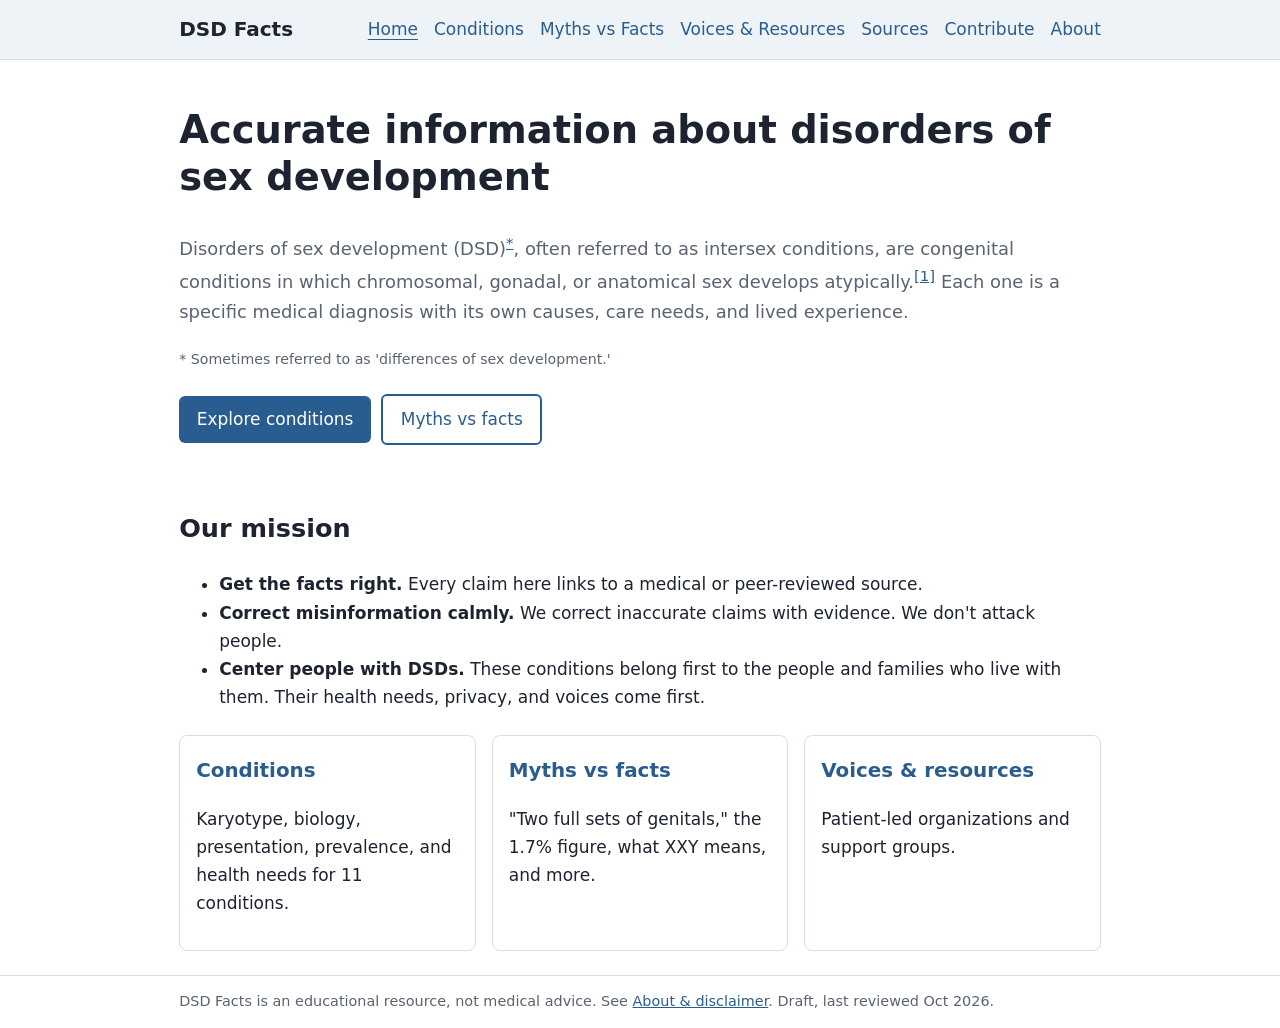
==== index.html @ cd8e7758 "Use DSD terminology, add Contribute forms, soften 2016 paraphrase" ====
<!doctype html><html lang="en"><head><meta charset="utf-8"><meta name="viewport" content="width=device-width,initial-scale=1">
<title>Home | DSD Facts</title><meta name="description" content="Evidence-based information about disorders of sex development (DSD).">
<link rel="stylesheet" href="style.css"></head><body><a class="skip" href="#main">Skip to content</a>
<header><div class="wrap"><a class="brand" href="index.html">DSD Facts</a><nav aria-label="Main"><ul><li><a href="index.html" aria-current="page">Home</a></li><li><a href="conditions.html">Conditions</a></li><li><a href="myths.html">Myths vs Facts</a></li><li><a href="voices.html">Voices &amp; Resources</a></li><li><a href="sources.html">Sources</a></li><li><a href="contribute.html">Contribute</a></li><li><a href="about.html">About</a></li></ul></nav></div></header>
<main id="main" class="wrap"><section class="hero"><h1>Accurate information about disorders of sex development</h1>
<p class="lead">Disorders of sex development (DSD)<sup><a href="about.html#terms" aria-label="Terminology note">*</a></sup>, often referred to as intersex conditions, are congenital conditions in which chromosomal, gonadal, or anatomical sex develops atypically.<sup><a href="sources.html#lee2006">[1]</a></sup> Each one is a specific medical diagnosis with its own causes, care needs, and lived experience.</p><p class="fn"><small>* Sometimes referred to as 'differences of sex development.'</small></p>
<p><a class="btn" href="conditions.html">Explore conditions</a> <a class="btn alt" href="myths.html">Myths vs facts</a></p></section>
<h2>Our mission</h2><ul>
<li><strong>Get the facts right.</strong> Every claim here links to a medical or peer-reviewed source.</li>
<li><strong>Correct misinformation calmly.</strong> We correct inaccurate claims with evidence. We don't attack people.</li>
<li><strong>Center people with DSDs.</strong> These conditions belong first to the people and families who live with them. Their health needs, privacy, and voices come first.</li></ul>
<div class="cards">
<a class="card" href="conditions.html"><h3>Conditions</h3><p>Karyotype, biology, presentation, prevalence, and health needs for 11 conditions.</p></a>
<a class="card" href="myths.html"><h3>Myths vs facts</h3><p>"Two full sets of genitals," the 1.7% figure, what XXY means, and more.</p></a>
<a class="card" href="voices.html"><h3>Voices &amp; resources</h3><p>Patient-led organizations and support groups.</p></a></div></main>
<footer><div class="wrap"><p>DSD Facts is an educational resource, not medical advice. See <a href="about.html">About &amp; disclaimer</a>. Draft, last reviewed Oct 2026.</p></div></footer></body></html>
---- style.css ----
:root{--bg:#fff;--fg:#1d2330;--mut:#5a6372;--acc:#2a5d8f;--soft:#eef3f8;--bd:#d8dee6}
*{box-sizing:border-box}body{margin:0;font:17px/1.65 system-ui,-apple-system,Segoe UI,Roboto,sans-serif;color:var(--fg);background:var(--bg)}
.wrap{max-width:960px;margin:0 auto;padding:0 1.2rem}a{color:var(--acc)}
.skip{position:absolute;left:-999px}.skip:focus{left:1rem;top:1rem;background:#fff;padding:.5rem;z-index:9}
header{border-bottom:1px solid var(--bd);background:var(--soft)}header .wrap{display:flex;flex-wrap:wrap;align-items:center;justify-content:space-between;gap:.5rem;padding:.8rem 1.2rem}
.brand{font-weight:700;font-size:1.25rem;text-decoration:none;color:var(--fg)}nav ul{list-style:none;display:flex;flex-wrap:wrap;gap:.2rem 1rem;margin:0;padding:0}
nav a{text-decoration:none;font-weight:500}nav a[aria-current]{text-decoration:underline;text-underline-offset:4px}
main{padding:2rem 1.2rem 3rem}.hero{padding:1rem 0 1.5rem}h1{line-height:1.2;font-size:clamp(1.7rem,4vw,2.4rem)}.lead{font-size:1.12rem;color:var(--mut)}
.btn{display:inline-block;background:var(--acc);color:#fff;padding:.6rem 1.1rem;border-radius:6px;text-decoration:none;margin:.3rem .3rem 0 0}.btn.alt{background:#fff;color:var(--acc);border:2px solid var(--acc)}
.cards{display:grid;grid-template-columns:repeat(auto-fit,minmax(220px,1fr));gap:1rem;margin:1.5rem 0}.card{border:1px solid var(--bd);border-radius:8px;padding:1rem;text-decoration:none;color:var(--fg)}.card:hover,.card:focus{border-color:var(--acc)}.card h3{margin:.2rem 0;color:var(--acc)}
.cond,.myth{border:1px solid var(--bd);border-radius:8px;padding:1rem 1.2rem;margin:1.2rem 0}.cond h2,.myth h2{margin-top:.2rem;font-size:1.3rem}
dl{display:grid;grid-template-columns:11rem 1fr;gap:.4rem 1rem}dt{font-weight:600}dd{margin:0}@media(max-width:600px){dl{grid-template-columns:1fr}dd{margin-bottom:.5rem}}
.toc ul{columns:2;padding-left:1.2rem}@media(max-width:600px){.toc ul{columns:1}}.bib li{margin:.5rem 0;word-break:break-word}
.note{background:#fff8e6;border-left:4px solid #d9a400;padding:1rem}footer{border-top:1px solid var(--bd);color:var(--mut);font-size:.9rem}
a:focus-visible{outline:3px solid #f2a900;outline-offset:2px}
.formbox{border:1px solid var(--bd);border-radius:8px;padding:1rem 1.2rem;margin:1.5rem 0}
form label{display:block;font-weight:600;margin:.8rem 0}form input:not([type=file]),form textarea{display:block;width:100%;font:inherit;padding:.5rem;border:1px solid #9aa5b1;border-radius:6px;margin-top:.3rem;font-weight:400}
.hp{position:absolute;left:-9999px}.fn{color:var(--mut)}
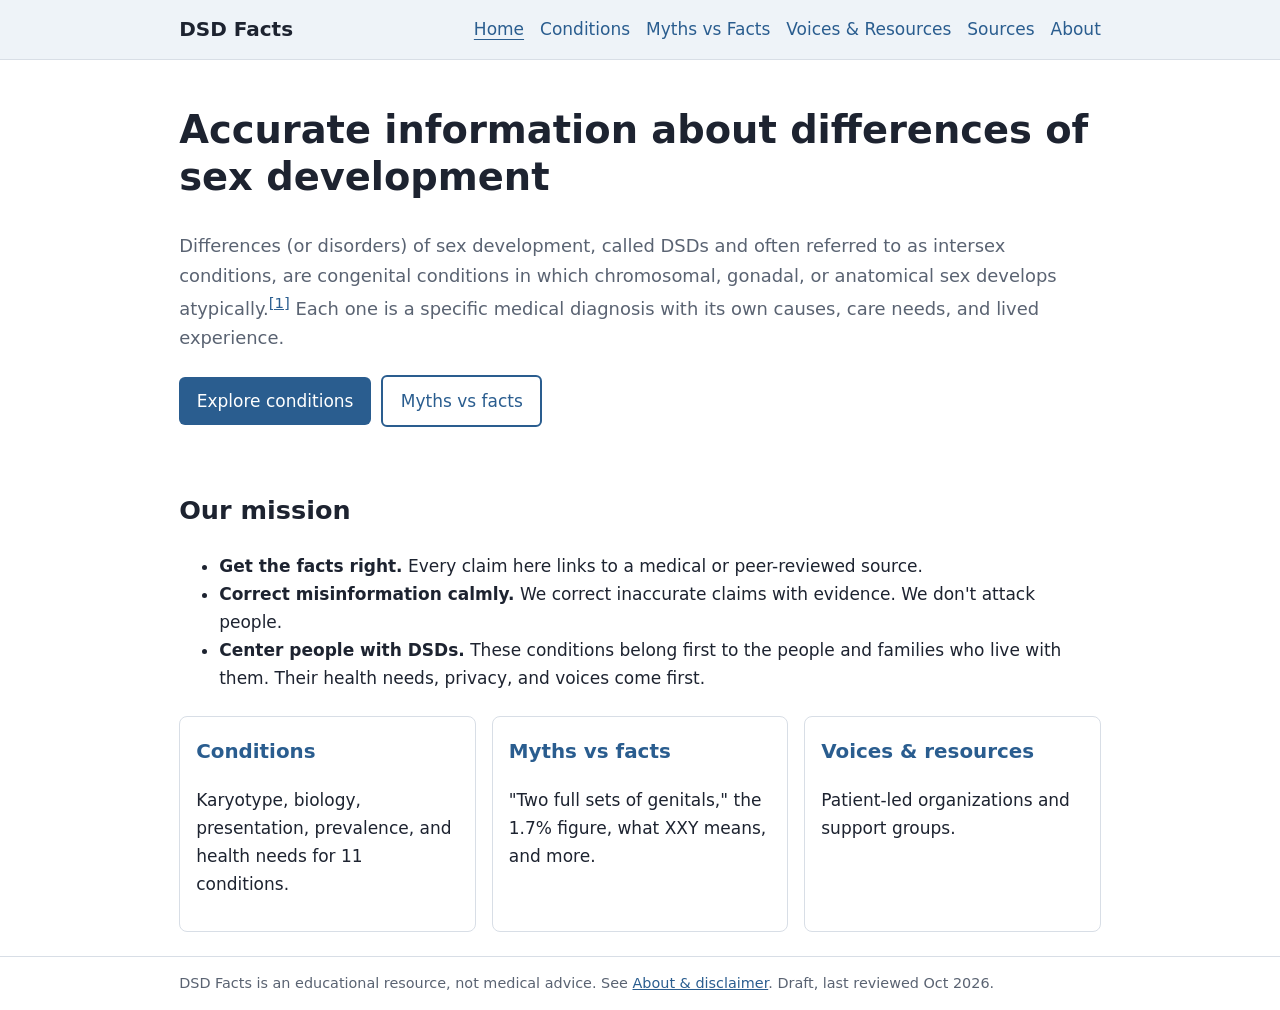
==== commit 91f2be58: "Initial draft of DSD Facts site" ====
--- a/index.html
+++ b/index.html
@@ -1,9 +1,9 @@
 <!doctype html><html lang="en"><head><meta charset="utf-8"><meta name="viewport" content="width=device-width,initial-scale=1">
-<title>Home | DSD Facts</title><meta name="description" content="Evidence-based information about disorders of sex development (DSD).">
+<title>Home | DSD Facts</title><meta name="description" content="Evidence-based information about differences of sex development (DSD).">
 <link rel="stylesheet" href="style.css"></head><body><a class="skip" href="#main">Skip to content</a>
-<header><div class="wrap"><a class="brand" href="index.html">DSD Facts</a><nav aria-label="Main"><ul><li><a href="index.html" aria-current="page">Home</a></li><li><a href="conditions.html">Conditions</a></li><li><a href="myths.html">Myths vs Facts</a></li><li><a href="voices.html">Voices &amp; Resources</a></li><li><a href="sources.html">Sources</a></li><li><a href="contribute.html">Contribute</a></li><li><a href="about.html">About</a></li></ul></nav></div></header>
-<main id="main" class="wrap"><section class="hero"><h1>Accurate information about disorders of sex development</h1>
-<p class="lead">Disorders of sex development (DSD)<sup><a href="about.html#terms" aria-label="Terminology note">*</a></sup>, often referred to as intersex conditions, are congenital conditions in which chromosomal, gonadal, or anatomical sex develops atypically.<sup><a href="sources.html#lee2006">[1]</a></sup> Each one is a specific medical diagnosis with its own causes, care needs, and lived experience.</p><p class="fn"><small>* Sometimes referred to as 'differences of sex development.'</small></p>
+<header><div class="wrap"><a class="brand" href="index.html">DSD Facts</a><nav aria-label="Main"><ul><li><a href="index.html" aria-current="page">Home</a></li><li><a href="conditions.html">Conditions</a></li><li><a href="myths.html">Myths vs Facts</a></li><li><a href="voices.html">Voices &amp; Resources</a></li><li><a href="sources.html">Sources</a></li><li><a href="about.html">About</a></li></ul></nav></div></header>
+<main id="main" class="wrap"><section class="hero"><h1>Accurate information about differences of sex development</h1>
+<p class="lead">Differences (or disorders) of sex development, called DSDs and often referred to as intersex conditions, are congenital conditions in which chromosomal, gonadal, or anatomical sex develops atypically.<sup><a href="sources.html#lee2006">[1]</a></sup> Each one is a specific medical diagnosis with its own causes, care needs, and lived experience.</p>
 <p><a class="btn" href="conditions.html">Explore conditions</a> <a class="btn alt" href="myths.html">Myths vs facts</a></p></section>
 <h2>Our mission</h2><ul>
 <li><strong>Get the facts right.</strong> Every claim here links to a medical or peer-reviewed source.</li>
--- a/style.css
+++ b/style.css
@@ -13,6 +13,3 @@
 .toc ul{columns:2;padding-left:1.2rem}@media(max-width:600px){.toc ul{columns:1}}.bib li{margin:.5rem 0;word-break:break-word}
 .note{background:#fff8e6;border-left:4px solid #d9a400;padding:1rem}footer{border-top:1px solid var(--bd);color:var(--mut);font-size:.9rem}
 a:focus-visible{outline:3px solid #f2a900;outline-offset:2px}
-.formbox{border:1px solid var(--bd);border-radius:8px;padding:1rem 1.2rem;margin:1.5rem 0}
-form label{display:block;font-weight:600;margin:.8rem 0}form input:not([type=file]),form textarea{display:block;width:100%;font:inherit;padding:.5rem;border:1px solid #9aa5b1;border-radius:6px;margin-top:.3rem;font-weight:400}
-.hp{position:absolute;left:-9999px}.fn{color:var(--mut)}
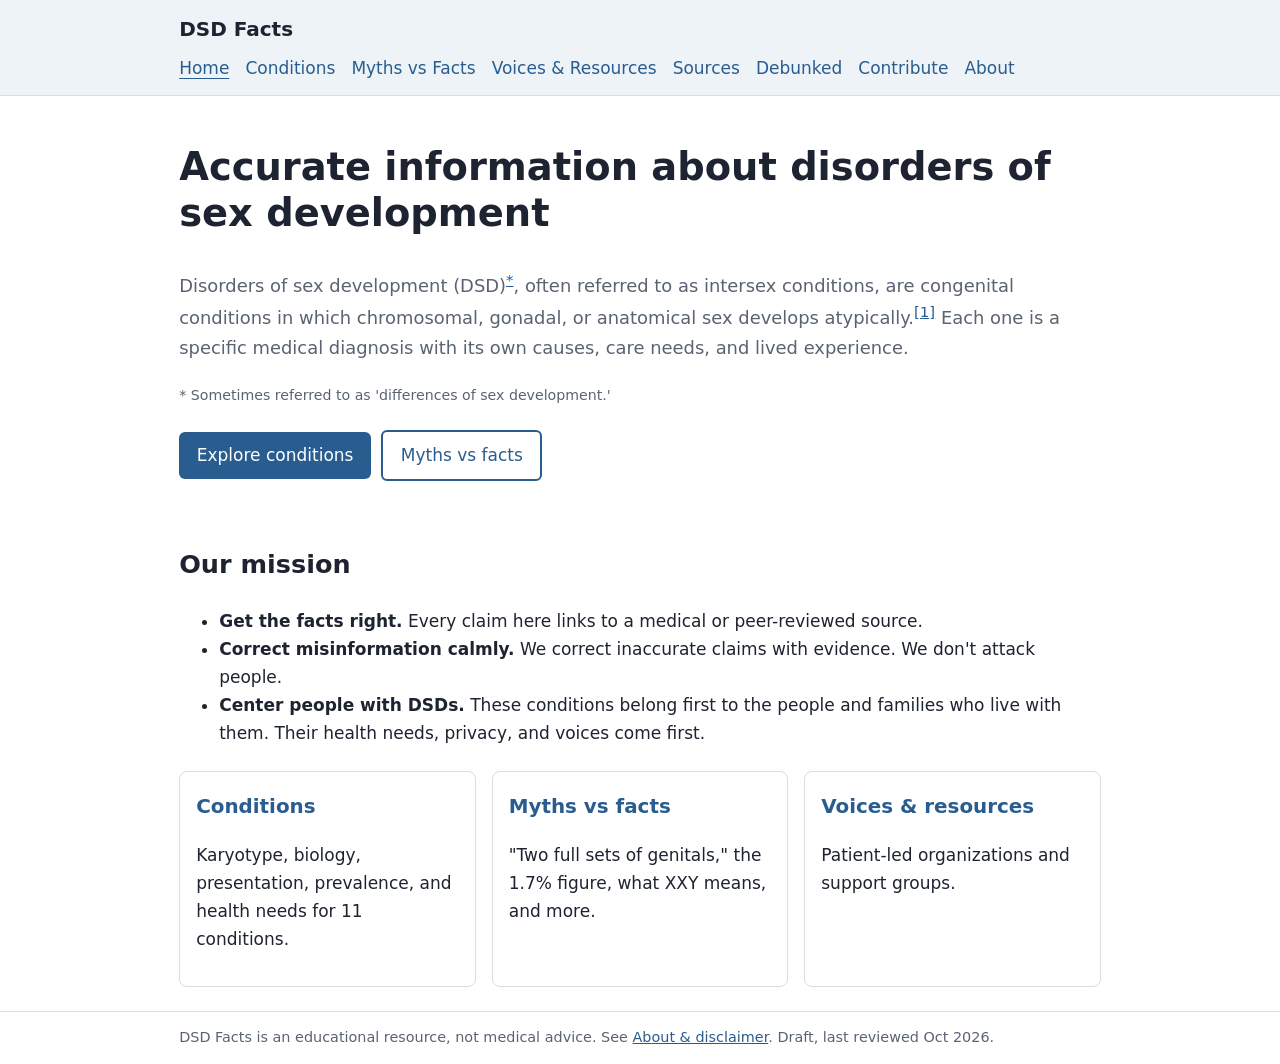
==== commit 9a61abcd: "Add Debunked page (empty), screenshot-focused upload label, redaction and entry tools" ====
--- a/index.html
+++ b/index.html
@@ -1,9 +1,9 @@
 <!doctype html><html lang="en"><head><meta charset="utf-8"><meta name="viewport" content="width=device-width,initial-scale=1">
-<title>Home | DSD Facts</title><meta name="description" content="Evidence-based information about differences of sex development (DSD).">
+<title>Home | DSD Facts</title><meta name="description" content="Evidence-based information about disorders of sex development (DSD).">
 <link rel="stylesheet" href="style.css"></head><body><a class="skip" href="#main">Skip to content</a>
-<header><div class="wrap"><a class="brand" href="index.html">DSD Facts</a><nav aria-label="Main"><ul><li><a href="index.html" aria-current="page">Home</a></li><li><a href="conditions.html">Conditions</a></li><li><a href="myths.html">Myths vs Facts</a></li><li><a href="voices.html">Voices &amp; Resources</a></li><li><a href="sources.html">Sources</a></li><li><a href="about.html">About</a></li></ul></nav></div></header>
-<main id="main" class="wrap"><section class="hero"><h1>Accurate information about differences of sex development</h1>
-<p class="lead">Differences (or disorders) of sex development, called DSDs and often referred to as intersex conditions, are congenital conditions in which chromosomal, gonadal, or anatomical sex develops atypically.<sup><a href="sources.html#lee2006">[1]</a></sup> Each one is a specific medical diagnosis with its own causes, care needs, and lived experience.</p>
+<header><div class="wrap"><a class="brand" href="index.html">DSD Facts</a><nav aria-label="Main"><ul><li><a href="index.html" aria-current="page">Home</a></li><li><a href="conditions.html">Conditions</a></li><li><a href="myths.html">Myths vs Facts</a></li><li><a href="voices.html">Voices &amp; Resources</a></li><li><a href="sources.html">Sources</a></li><li><a href="debunked.html">Debunked</a></li><li><a href="contribute.html">Contribute</a></li><li><a href="about.html">About</a></li></ul></nav></div></header>
+<main id="main" class="wrap"><section class="hero"><h1>Accurate information about disorders of sex development</h1>
+<p class="lead">Disorders of sex development (DSD)<sup><a href="about.html#terms" aria-label="Terminology note">*</a></sup>, often referred to as intersex conditions, are congenital conditions in which chromosomal, gonadal, or anatomical sex develops atypically.<sup><a href="sources.html#lee2006">[1]</a></sup> Each one is a specific medical diagnosis with its own causes, care needs, and lived experience.</p><p class="fn"><small>* Sometimes referred to as 'differences of sex development.'</small></p>
 <p><a class="btn" href="conditions.html">Explore conditions</a> <a class="btn alt" href="myths.html">Myths vs facts</a></p></section>
 <h2>Our mission</h2><ul>
 <li><strong>Get the facts right.</strong> Every claim here links to a medical or peer-reviewed source.</li>
--- a/style.css
+++ b/style.css
@@ -13,3 +13,7 @@
 .toc ul{columns:2;padding-left:1.2rem}@media(max-width:600px){.toc ul{columns:1}}.bib li{margin:.5rem 0;word-break:break-word}
 .note{background:#fff8e6;border-left:4px solid #d9a400;padding:1rem}footer{border-top:1px solid var(--bd);color:var(--mut);font-size:.9rem}
 a:focus-visible{outline:3px solid #f2a900;outline-offset:2px}
+.formbox{border:1px solid var(--bd);border-radius:8px;padding:1rem 1.2rem;margin:1.5rem 0}
+form label{display:block;font-weight:600;margin:.8rem 0}form input:not([type=file]),form textarea{display:block;width:100%;font:inherit;padding:.5rem;border:1px solid #9aa5b1;border-radius:6px;margin-top:.3rem;font-weight:400}
+.hp{position:absolute;left:-9999px}.fn{color:var(--mut)}
+.hint{display:block;font-weight:400;color:var(--mut);font-size:.95rem}.shot{max-width:100%;height:auto;border:1px solid var(--bd);border-radius:6px}
